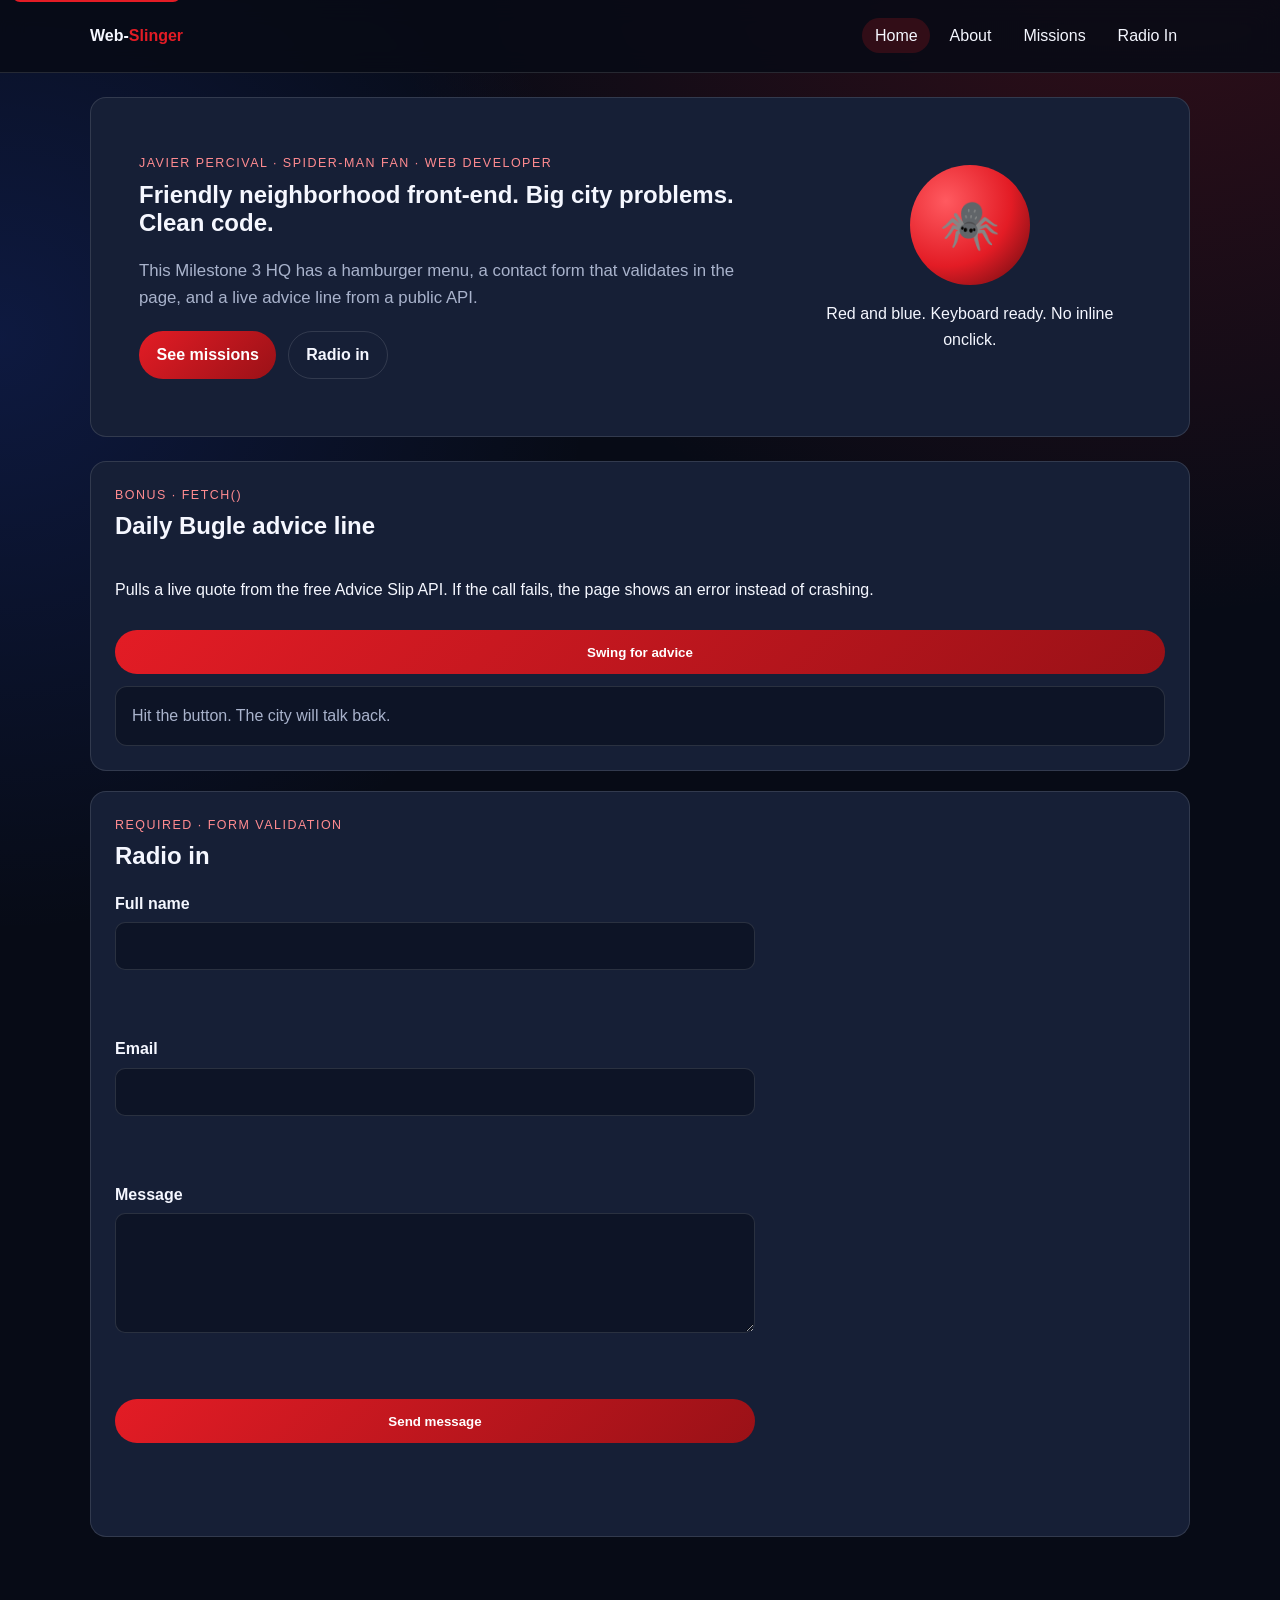
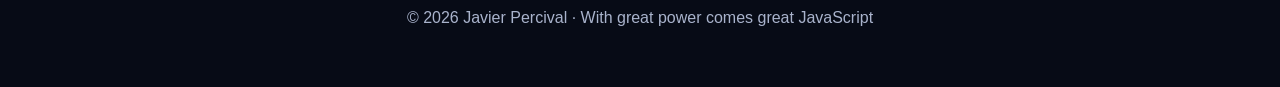
==== index.html @ bf3894d7 "Add files via upload" ====
<!DOCTYPE html>
<html lang="en">
<head>
  <meta charset="UTF-8">
  <meta name="viewport" content="width=device-width, initial-scale=1.0">
  <title>Javier Percival | Web-Slinger</title>
  <link rel="stylesheet" href="styles.css">
</head>
<body>
  <a class="skip-link" href="#main">Skip to main content</a>
  <header class="site-header">
    <div class="wrap nav-bar">
      <a class="logo" href="index.html">Web-<span>Slinger</span></a>
      <button class="nav-toggle" id="navToggle" type="button" aria-controls="siteNav" aria-expanded="false" aria-label="Open menu">
        <span class="nav-toggle-bars" aria-hidden="true"></span>
      </button>
      <nav class="site-nav" id="siteNav">
        <ul>
          <li><a href="index.html" aria-current="page">Home</a></li>
          <li><a href="about.html">About</a></li>
          <li><a href="projects.html">Missions</a></li>
          <li><a href="index.html#contact">Radio In</a></li>
        </ul>
      </nav>
    </div>
  </header>

  <main id="main">
    <section class="hero wrap">
      <div>
        <p class="eyebrow">Javier Percival · Spider-Man fan · Web developer</p>
        <h1>Friendly neighborhood front-end. Big city problems. Clean code.</h1>
        <p class="lede">This Milestone 3 HQ has a hamburger menu, a contact form that validates in the page, and a live advice line from a public API.</p>
        <div class="actions">
          <a class="btn" href="projects.html">See missions</a>
          <a class="btn secondary" href="#contact">Radio in</a>
        </div>
      </div>
      <div class="badge-card">
        <div class="spider" aria-hidden="true">🕷️</div>
        <p>Red and blue. Keyboard ready. No inline onclick.</p>
      </div>
    </section>

    <section class="section wrap" aria-labelledby="apiHeading">
      <p class="eyebrow">Bonus · fetch()</p>
      <h2 id="apiHeading">Daily Bugle advice line</h2>
      <div class="api-box">
        <p>Pulls a live quote from the free Advice Slip API. If the call fails, the page shows an error instead of crashing.</p>
        <button class="btn" id="fetchAdviceBtn" type="button">Swing for advice</button>
        <div class="api-result" id="apiResult" role="status" aria-live="polite">Hit the button. The city will talk back.</div>
      </div>
    </section>

    <section class="section wrap" id="contact" aria-labelledby="contactHeading">
      <p class="eyebrow">Required · form validation</p>
      <h2 id="contactHeading">Radio in</h2>
      <form class="form" id="contactForm" novalidate>
        <div class="field">
          <label for="fullName">Full name</label>
          <input id="fullName" name="fullName" type="text" autocomplete="name" aria-describedby="fullNameError">
          <p class="field-error" id="fullNameError" role="alert"></p>
        </div>
        <div class="field">
          <label for="email">Email</label>
          <input id="email" name="email" type="email" autocomplete="email" aria-describedby="emailError">
          <p class="field-error" id="emailError" role="alert"></p>
        </div>
        <div class="field">
          <label for="message">Message</label>
          <textarea id="message" name="message" aria-describedby="messageError"></textarea>
          <p class="field-error" id="messageError" role="alert"></p>
        </div>
        <button class="btn" type="submit">Send message</button>
        <p class="form-status" id="formStatus" role="status" aria-live="polite"></p>
      </form>
    </section>
  </main>

  <footer class="site-footer">
    <p>© 2026 Javier Percival · With great power comes great JavaScript</p>
  </footer>
  <script src="main.js"></script>
</body>
</html>
---- styles.css ----
:root {
  --bg: #070b16;
  --bg-2: #10182c;
  --card: #161f36;
  --ink: #f5f7ff;
  --muted: #a9b3cc;
  --red: #e31c25;
  --blue: #2d5bff;
  --line: rgba(255, 255, 255, 0.12);
  --ok: #3ddc84;
  --err: #ff6b73;
  --radius: 16px;
  --max: 1100px;
}

* { box-sizing: border-box; }
html { scroll-behavior: smooth; }

body {
  margin: 0;
  font-family: "Segoe UI", Tahoma, Geneva, Verdana, sans-serif;
  background:
    radial-gradient(circle at 90% -10%, rgba(227, 28, 37, 0.22), transparent 36%),
    radial-gradient(circle at 0% 20%, rgba(45, 91, 255, 0.18), transparent 32%),
    var(--bg);
  color: var(--ink);
  line-height: 1.6;
}

a { color: #9db4ff; }

.skip-link {
  position: absolute;
  left: 0.75rem;
  top: -40px;
  background: var(--red);
  color: #fff;
  padding: 0.5rem 0.75rem;
  z-index: 1000;
  border-radius: 8px;
}
.skip-link:focus { top: 0.75rem; }

.wrap {
  width: min(var(--max), calc(100% - 2rem));
  margin-inline: auto;
}

.site-header {
  position: sticky;
  top: 0;
  z-index: 50;
  backdrop-filter: blur(12px);
  background: rgba(7, 11, 22, 0.86);
  border-bottom: 1px solid var(--line);
}

.nav-bar {
  display: flex;
  align-items: center;
  justify-content: space-between;
  gap: 1rem;
  min-height: 72px;
}

.logo {
  color: var(--ink);
  text-decoration: none;
  font-weight: 800;
}
.logo span { color: var(--red); }

.nav-toggle {
  display: none;
  width: 44px;
  height: 44px;
  border: 1px solid var(--line);
  border-radius: 10px;
  background: var(--card);
  color: var(--ink);
  cursor: pointer;
}

.nav-toggle-bars,
.nav-toggle-bars::before,
.nav-toggle-bars::after {
  display: block;
  width: 18px;
  height: 2px;
  background: currentColor;
  margin: 0 auto;
  position: relative;
  content: "";
}
.nav-toggle-bars::before { top: -6px; position: absolute; }
.nav-toggle-bars::after { top: 6px; position: absolute; }

.site-nav ul {
  display: flex;
  gap: 0.4rem;
  list-style: none;
  margin: 0;
  padding: 0;
}
.site-nav a {
  color: var(--ink);
  text-decoration: none;
  padding: 0.55rem 0.8rem;
  border-radius: 999px;
}
.site-nav a:hover,
.site-nav a[aria-current="page"] {
  background: rgba(227, 28, 37, 0.18);
}

.hero, .section {
  background: var(--card);
  border: 1px solid var(--line);
  border-radius: var(--radius);
}
.hero {
  margin: 1.5rem auto;
  padding: 2.4rem 1.5rem;
  display: grid;
  gap: 1.5rem;
}
@media (min-width: 800px) {
  .hero {
    grid-template-columns: 1.3fr 0.7fr;
    align-items: center;
    padding: 3rem;
  }
}

.eyebrow {
  text-transform: uppercase;
  letter-spacing: 0.12em;
  color: #ff8b90;
  font-size: 0.78rem;
  margin: 0 0 0.4rem;
}
h1, h2, h3 { line-height: 1.2; margin-top: 0; }
.lede { color: var(--muted); font-size: 1.05rem; }
.actions { display: flex; flex-wrap: wrap; gap: 0.7rem; margin-top: 1.2rem; }

.btn {
  display: inline-flex;
  align-items: center;
  justify-content: center;
  min-height: 44px;
  padding: 0.65rem 1.1rem;
  border-radius: 999px;
  border: 0;
  text-decoration: none;
  font-weight: 700;
  cursor: pointer;
  color: #fff;
  background: linear-gradient(135deg, var(--red), #9a1117);
}
.btn.secondary {
  background: transparent;
  border: 1px solid var(--line);
  color: var(--ink);
}

.badge-card { padding: 1.2rem; text-align: center; }
.spider {
  width: 120px;
  height: 120px;
  margin: 0 auto 0.8rem;
  border-radius: 50%;
  display: grid;
  place-items: center;
  background: radial-gradient(circle at 30% 30%, #ff5a60, var(--red) 55%, #5b0a0e);
  font-size: 3rem;
}

.section { margin: 1.25rem auto; padding: 1.5rem; }
.section-head {
  display: flex;
  flex-wrap: wrap;
  justify-content: space-between;
  gap: 0.8rem;
  align-items: end;
  margin-bottom: 1rem;
}

.grid { display: grid; gap: 1rem; }
.cards { grid-template-columns: repeat(auto-fit, minmax(230px, 1fr)); }
.project-card, .info-card {
  background: var(--bg-2);
  border: 1px solid var(--line);
  border-radius: 14px;
  padding: 1.1rem;
}
.project-card[hidden] { display: none !important; }
.tag {
  display: inline-block;
  font-size: 0.75rem;
  padding: 0.2rem 0.5rem;
  border-radius: 999px;
  background: rgba(45, 91, 255, 0.2);
  margin-bottom: 0.5rem;
}

.filters { display: flex; flex-wrap: wrap; gap: 0.45rem; }
.filter-btn {
  min-height: 40px;
  border-radius: 999px;
  border: 1px solid var(--line);
  background: transparent;
  color: var(--ink);
  padding: 0.35rem 0.8rem;
  cursor: pointer;
}
.filter-btn[aria-pressed="true"] {
  background: var(--blue);
  border-color: var(--blue);
}

.form { display: grid; gap: 0.9rem; max-width: 640px; }
.field { display: grid; gap: 0.35rem; }
label { font-weight: 650; }
input, textarea {
  width: 100%;
  min-height: 44px;
  border-radius: 10px;
  border: 1px solid var(--line);
  background: #0d1426;
  color: var(--ink);
  padding: 0.65rem 0.75rem;
  font: inherit;
}
textarea { min-height: 120px; resize: vertical; }
.field-error { color: var(--err); font-size: 0.9rem; min-height: 1.2em; }
input[aria-invalid="true"],
textarea[aria-invalid="true"] { border-color: var(--err); }
.form-status { min-height: 1.4em; color: var(--ok); }

.api-box { display: grid; gap: 0.75rem; }
.api-result {
  background: #0d1426;
  border: 1px solid var(--line);
  border-radius: 12px;
  padding: 1rem;
  color: var(--muted);
}

.site-footer {
  padding: 2rem 0 2.5rem;
  color: var(--muted);
  text-align: center;
}

:focus-visible {
  outline: 3px solid #8fb0ff;
  outline-offset: 3px;
}

@media (max-width: 799px) {
  .nav-toggle { display: inline-flex; align-items: center; justify-content: center; }
  .site-nav {
    position: absolute;
    left: 0;
    right: 0;
    top: 72px;
    background: #0c1222;
    border-bottom: 1px solid var(--line);
    display: none;
  }
  .site-nav.is-open { display: block; }
  .site-nav ul { flex-direction: column; padding: 0.75rem 1rem 1rem; }
  .site-nav a { display: block; }
}
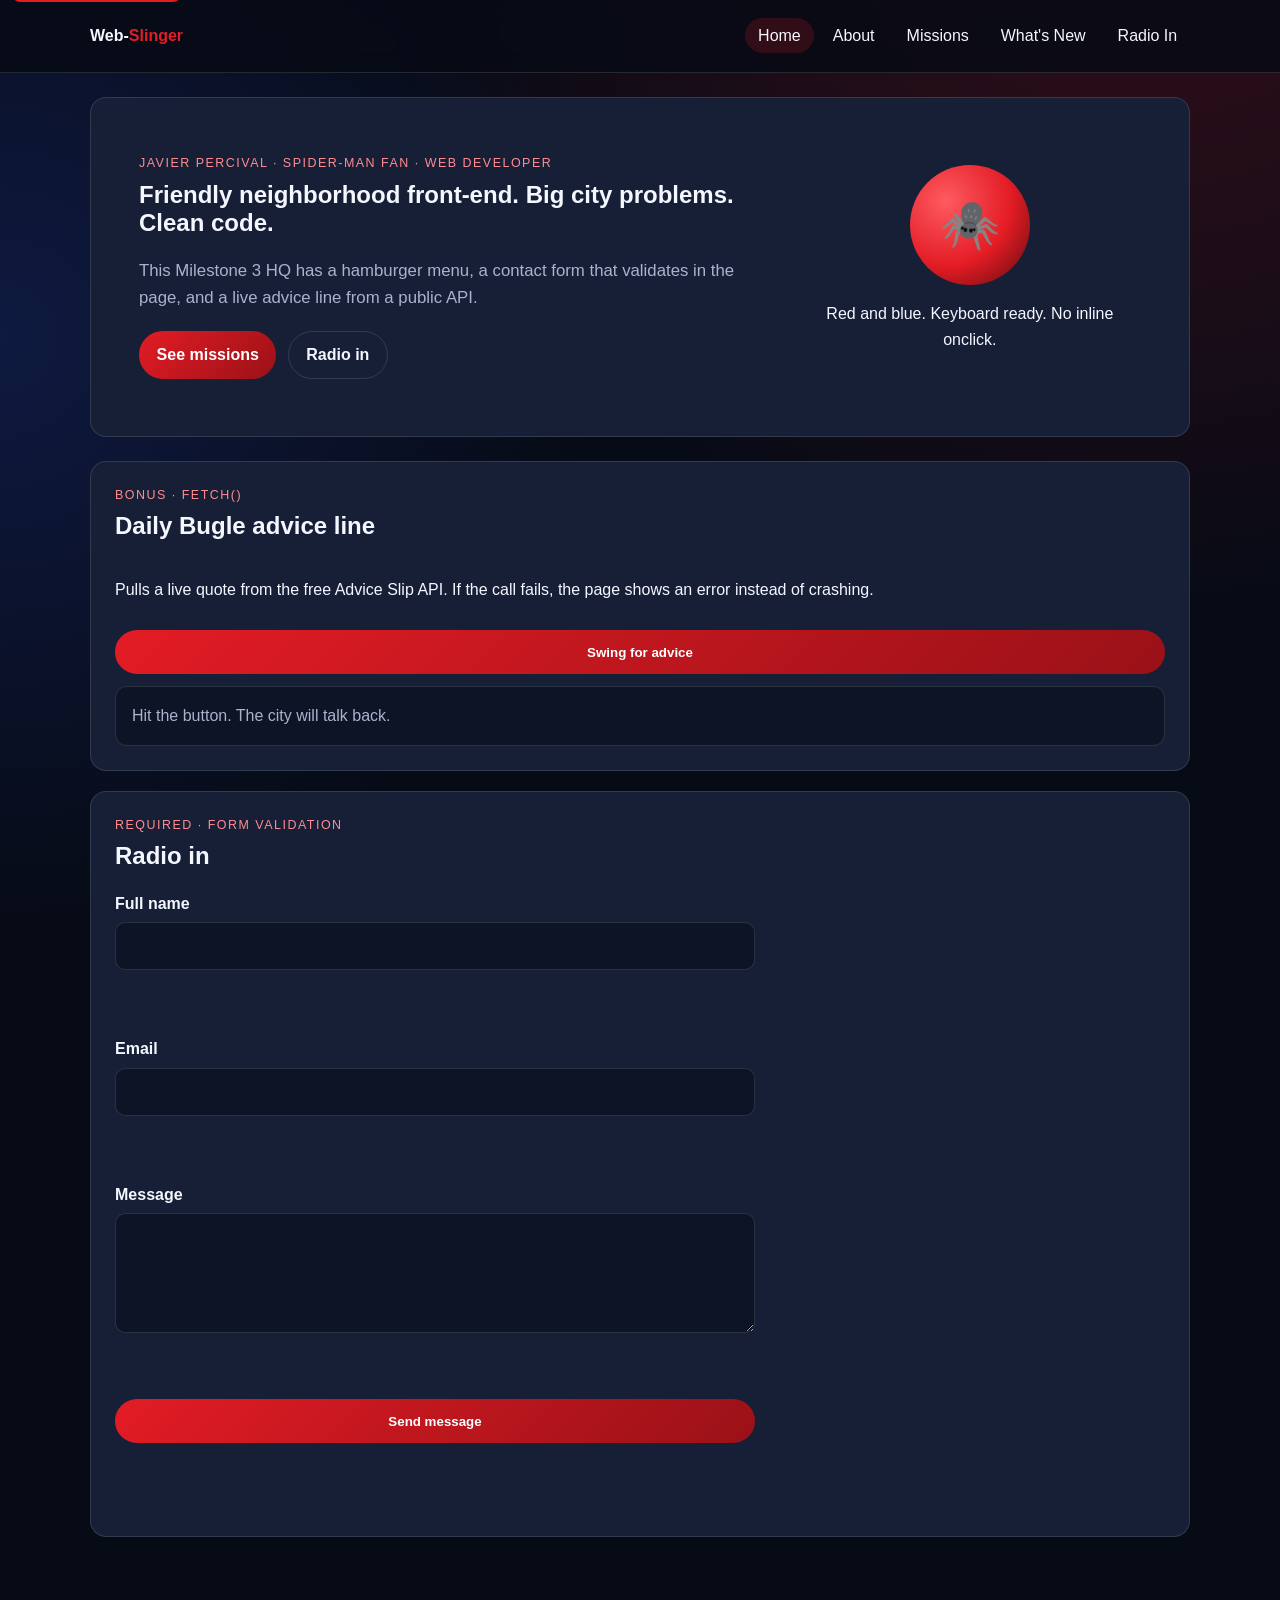
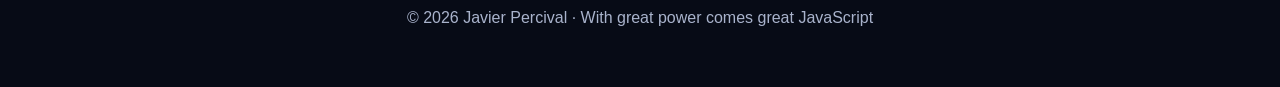
==== commit bd03d18f: "Fix HTML structure and update navigation links" ====
--- a/index.html
+++ b/index.html
@@ -19,6 +19,7 @@
           <li><a href="index.html" aria-current="page">Home</a></li>
           <li><a href="about.html">About</a></li>
           <li><a href="projects.html">Missions</a></li>
+          <li><a href="thanks.html">What's New</a></li>
           <li><a href="index.html#contact">Radio In</a></li>
         </ul>
       </nav>
@@ -82,4 +83,4 @@
   </footer>
   <script src="main.js"></script>
 </body>
-</html>+</html>
